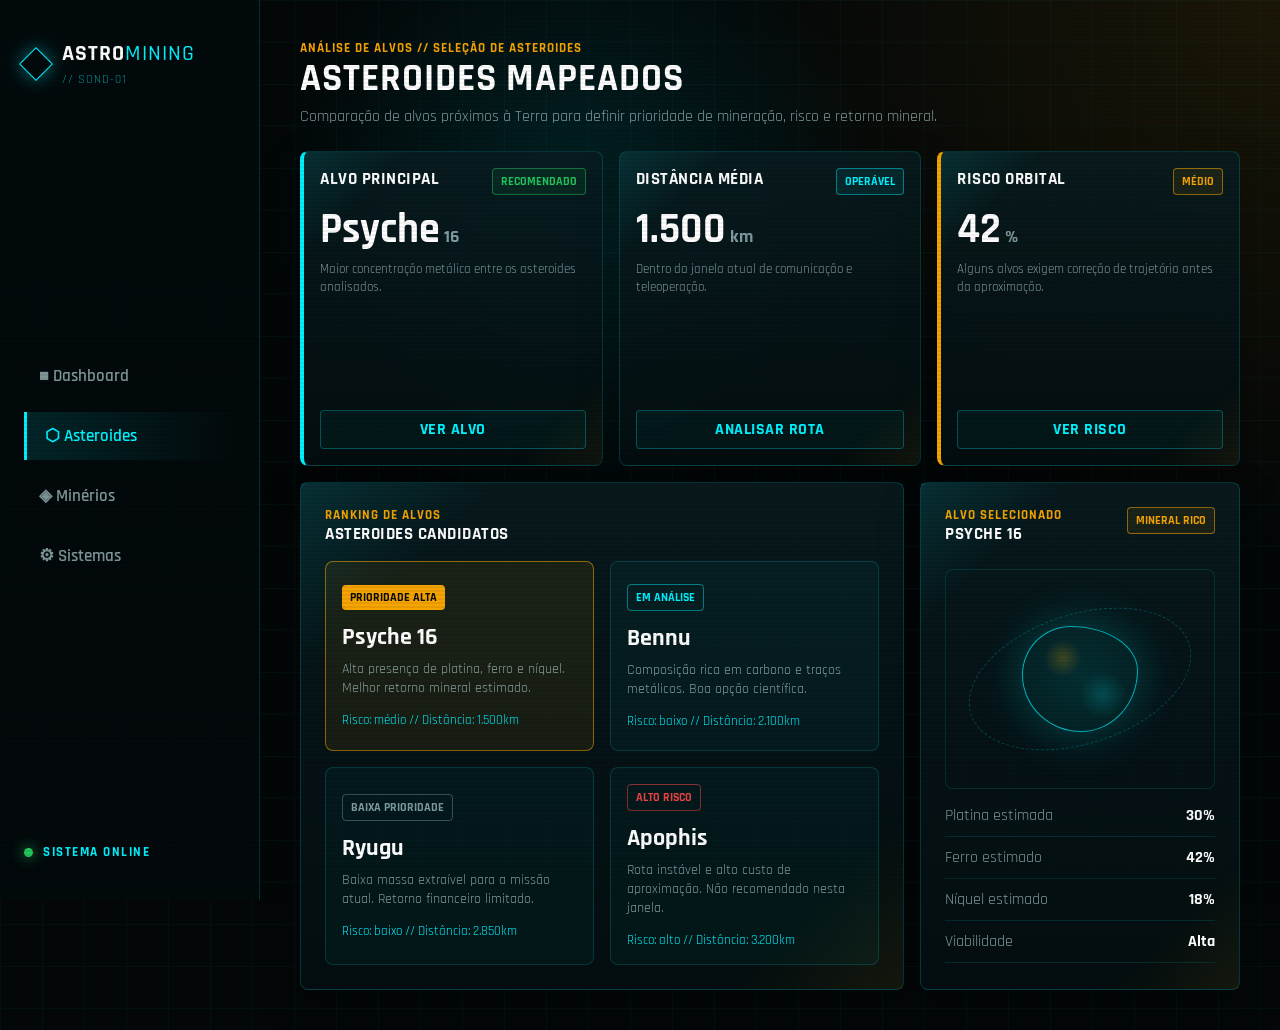
==== asteroides.html @ b44aee10 "Entrega FED: interface da missao AstroMining OS (HTML + CSS) - 4 telas: dashboard, asteroides, miner" ====
<!DOCTYPE html>
<html lang="pt-BR">
<head>
    <meta charset="UTF-8">
    <meta name="viewport" content="width=device-width, initial-scale=1.0">
    <title>AstroMining OS - Asteroides</title>
    <link rel="stylesheet" href="css/style.css">
</head>
<body>
    <div class="scanlines" aria-hidden="true"></div>

    <div class="app-shell">
        <aside class="sidebar" aria-label="Menu de controle da missão">
            <div class="brand">
                <div class="brand-mark" aria-hidden="true"></div>
                <div>
                    <strong>ASTRO</strong><span>MINING</span>
                    <small>// SOND-01</small>
                </div>
            </div>

            <nav class="nav-links" aria-label="Navegação principal">
                <a href="index.html"><span aria-hidden="true">■</span> Dashboard</a>
                <a href="asteroides.html" class="active" aria-current="page"><span aria-hidden="true">⬡</span> Asteroides</a>
                <a href="minerios.html"><span aria-hidden="true">◈</span> Minérios</a>
                <a href="sistemas.html"><span aria-hidden="true">⚙</span> Sistemas</a>
            </nav>

            <div class="sidebar-status" role="status">
                <span class="pulse-dot" aria-hidden="true"></span>
                SISTEMA ONLINE
            </div>
        </aside>

        <main class="main-panel">
            <header class="page-header">
                <p class="eyebrow">Análise de Alvos // Seleção de Asteroides</p>
                <h1>Asteroides Mapeados</h1>
                <p class="subtitle">Comparação de alvos próximos à Terra para definir prioridade de mineração, risco e retorno mineral.</p>
            </header>

            <section class="overview-grid" aria-label="Resumo dos asteroides">
                <article class="metric-card safe">
                    <div class="metric-top">
                        <h2>Alvo Principal</h2>
                        <span class="state-badge ok">Recomendado</span>
                    </div>
                    <div class="metric-value">Psyche<span>16</span></div>
                    <p>Maior concentração metálica entre os asteroides analisados.</p>
                    <button type="button" class="card-action" data-action="target-psyche">Ver alvo</button>
                </article>

                <article class="metric-card">
                    <div class="metric-top">
                        <h2>Distância Média</h2>
                        <span class="state-badge neutral">Operável</span>
                    </div>
                    <div class="metric-value">1.500<span>km</span></div>
                    <p>Dentro da janela atual de comunicação e teleoperação.</p>
                    <button type="button" class="card-action" data-action="distance-analysis">Analisar rota</button>
                </article>

                <article class="metric-card warning">
                    <div class="metric-top">
                        <h2>Risco Orbital</h2>
                        <span class="state-badge attention">Médio</span>
                    </div>
                    <div class="metric-value">42<span>%</span></div>
                    <p>Alguns alvos exigem correção de trajetória antes da aproximação.</p>
                    <button type="button" class="card-action" data-action="risk-analysis">Ver risco</button>
                </article>
            </section>

            <section class="page-grid page-grid-wide">
                <section class="panel target-list-panel" aria-labelledby="lista-asteroides">
                    <div class="panel-heading">
                        <div>
                            <p class="panel-kicker">Ranking de Alvos</p>
                            <h2 id="lista-asteroides">Asteroides Candidatos</h2>
                        </div>
                    </div>

                    <div class="target-grid">
                        <button type="button" class="target-card selected" data-action="select-psyche">
                            <span class="target-status high">Prioridade Alta</span>
                            <strong>Psyche 16</strong>
                            <p>Alta presença de platina, ferro e níquel. Melhor retorno mineral estimado.</p>
                            <small>Risco: médio // Distância: 1.500km</small>
                        </button>

                        <button type="button" class="target-card" data-action="select-bennu">
                            <span class="target-status medium">Em Análise</span>
                            <strong>Bennu</strong>
                            <p>Composição rica em carbono e traços metálicos. Boa opção científica.</p>
                            <small>Risco: baixo // Distância: 2.100km</small>
                        </button>

                        <button type="button" class="target-card" data-action="select-ryugu">
                            <span class="target-status low">Baixa Prioridade</span>
                            <strong>Ryugu</strong>
                            <p>Baixa massa extraível para a missão atual. Retorno financeiro limitado.</p>
                            <small>Risco: baixo // Distância: 2.850km</small>
                        </button>

                        <button type="button" class="target-card danger" data-action="select-apophis">
                            <span class="target-status danger">Alto Risco</span>
                            <strong>Apophis</strong>
                            <p>Rota instável e alto custo de aproximação. Não recomendado nesta janela.</p>
                            <small>Risco: alto // Distância: 3.200km</small>
                        </button>
                    </div>
                </section>

                <aside class="panel target-detail-panel" aria-labelledby="alvo-selecionado">
                    <div class="panel-heading">
                        <div>
                            <p class="panel-kicker">Alvo Selecionado</p>
                            <h2 id="alvo-selecionado">Psyche 16</h2>
                        </div>
                        <span class="state-badge attention">Mineral Rico</span>
                    </div>

                    <div class="asteroid-preview" aria-hidden="true">
                        <div class="asteroid"></div>
                        <div class="orbit orbit-one"></div>
                    </div>

                    <ul class="spec-list">
                        <li><span>Platina estimada</span><strong>30%</strong></li>
                        <li><span>Ferro estimado</span><strong>42%</strong></li>
                        <li><span>Níquel estimado</span><strong>18%</strong></li>
                        <li><span>Viabilidade</span><strong>Alta</strong></li>
                    </ul>
                </aside>
            </section>
        </main>
    </div>
</body>
</html>
---- css/style.css ----
@import url('https://fonts.googleapis.com/css2?family=Rajdhani:wght@400;500;600;700&display=swap');

:root {
    --bg: #030708;
    --bg-soft: #061113;
    --panel: rgba(5, 18, 21, 0.82);
    --panel-strong: rgba(7, 24, 28, 0.94);
    --cyan: #00f2fe;
    --cyan-soft: rgba(0, 242, 254, 0.16);
    --gold: #f5a400;
    --gold-soft: rgba(245, 164, 0, 0.18);
    --green: #22c55e;
    --red: #ef4444;
    --text: #d7fbff;
    --muted: rgba(215, 251, 255, 0.58);
    --border: rgba(0, 242, 254, 0.18);
    --border-gold: rgba(245, 164, 0, 0.38);
    --radius: 8px;
    --font: 'Rajdhani', sans-serif;
    --space-xs: 6px;
    --space-sm: 10px;
    --space-md: 16px;
    --space-lg: 24px;
    --space-xl: 40px;
}

* {
    margin: 0;
    padding: 0;
    box-sizing: border-box;
}

body {
    min-height: 100vh;
    color: var(--text);
    font-family: var(--font);
    background:
        linear-gradient(rgba(0, 242, 254, 0.035) 1px, transparent 1px),
        linear-gradient(90deg, rgba(0, 242, 254, 0.035) 1px, transparent 1px),
        radial-gradient(circle at top right, rgba(245, 164, 0, 0.1), transparent 34%),
        radial-gradient(circle at 45% 20%, rgba(0, 242, 254, 0.12), transparent 28%),
        var(--bg);
    background-size: 42px 42px, 42px 42px, auto, auto, auto;
    overflow-x: hidden;
}

button {
    font: inherit;
}

button:not(.btn-command) {
    cursor: pointer;
}

.scanlines {
    position: fixed;
    inset: 0;
    pointer-events: none;
    z-index: 20;
    opacity: 0.18;
    background: linear-gradient(rgba(255, 255, 255, 0) 50%, rgba(0, 0, 0, 0.32) 50%);
    background-size: 100% 4px;
}

.app-shell {
    display: grid;
    grid-template-columns: 260px minmax(0, 1fr);
    min-height: 100vh;
}

.sidebar {
    position: sticky;
    top: 0;
    height: 100vh;
    padding: var(--space-xl) var(--space-lg);
    background: linear-gradient(180deg, rgba(3, 10, 12, 0.98), rgba(3, 10, 12, 0.86));
    border-right: 1px solid var(--border);
    display: flex;
    flex-direction: column;
    justify-content: space-between;
}

.brand {
    display: flex;
    align-items: center;
    gap: 14px;
}

.brand-mark {
    width: 24px;
    height: 24px;
    border: 1px solid var(--cyan);
    transform: rotate(45deg);
    box-shadow: 0 0 18px rgba(0, 242, 254, 0.45);
}

.brand strong,
.brand span {
    font-size: 22px;
    letter-spacing: 1px;
}

.brand strong {
    color: #fff;
}

.brand span {
    color: var(--cyan);
    font-weight: 500;
}

.brand small {
    display: block;
    margin-top: 4px;
    color: rgba(0, 242, 254, 0.58);
    font-size: 12px;
    letter-spacing: 1px;
}

.nav-links {
    display: grid;
    gap: 12px;
}

.nav-links a {
    color: var(--muted);
    text-decoration: none;
    font-size: 17px;
    font-weight: 600;
    padding: 13px 12px;
    border-left: 3px solid transparent;
    background: transparent;
    transition: 0.2s ease;
}

.nav-links a:hover,
.nav-links a.active {
    color: var(--cyan);
    border-left-color: var(--cyan);
    background: linear-gradient(90deg, rgba(0, 242, 254, 0.12), transparent);
    padding-left: 18px;
}

.nav-links a:focus,
.btn-command:focus,
button:focus {
    outline: 2px dashed var(--gold);
    outline-offset: 4px;
}

.sidebar-status {
    display: flex;
    align-items: center;
    gap: 10px;
    color: var(--cyan);
    font-size: 13px;
    font-weight: 700;
    letter-spacing: 1.5px;
}

.pulse-dot {
    width: 9px;
    height: 9px;
    background: var(--green);
    border-radius: 50%;
    box-shadow: 0 0 14px var(--green);
}

.main-panel {
    padding: var(--space-xl);
    min-width: 0;
}

.mission-header {
    display: grid;
    grid-template-columns: minmax(0, 1fr) minmax(420px, 0.9fr);
    gap: var(--space-lg);
    align-items: end;
    margin-bottom: var(--space-lg);
}

.eyebrow,
.panel-kicker {
    color: var(--gold);
    font-size: 13px;
    font-weight: 700;
    letter-spacing: 1px;
    text-transform: uppercase;
}

h1 {
    margin-top: 4px;
    color: #fff;
    font-size: clamp(28px, 3vw, 44px);
    line-height: 1;
    letter-spacing: 1px;
    text-transform: uppercase;
}

.subtitle {
    margin-top: 8px;
    color: var(--muted);
    font-size: 16px;
    max-width: 720px;
}

.mission-strip {
    display: grid;
    grid-template-columns: repeat(4, 1fr);
    border: 1px solid var(--border);
    background: rgba(5, 18, 21, 0.62);
    border-radius: var(--radius);
    overflow: hidden;
}

.mission-strip button {
    border: 0;
    border-right: 1px solid rgba(0, 242, 254, 0.12);
    padding: 14px;
    background: transparent;
    color: inherit;
    text-align: left;
}

.mission-strip button:last-child {
    border-right: 0;
}

.mission-strip button:hover,
.mission-strip button:focus {
    background: rgba(0, 242, 254, 0.08);
}

.mission-strip span,
.map-data span,
.mini-system span {
    display: block;
    color: var(--muted);
    font-size: 12px;
    text-transform: uppercase;
    letter-spacing: 0.7px;
}

.mission-strip strong,
.map-data strong,
.mini-system strong {
    display: block;
    margin-top: 4px;
    color: #fff;
    font-size: 17px;
}

.mission-strip .warning strong {
    color: var(--gold);
}

.kpi-grid {
    display: grid;
    grid-template-columns: repeat(4, 1fr);
    gap: var(--space-md);
    margin-bottom: var(--space-md);
}

.metric-card,
.panel {
    position: relative;
    background: linear-gradient(180deg, rgba(9, 28, 32, 0.9), rgba(4, 14, 16, 0.84));
    border: 1px solid var(--border);
    border-radius: var(--radius);
    box-shadow: 0 16px 40px rgba(0, 0, 0, 0.28);
}

.metric-card {
    padding: var(--space-md);
    overflow: hidden;
    display: flex;
    flex-direction: column;
    min-height: 315px;
}

.metric-card::before,
.panel::before {
    content: "";
    position: absolute;
    inset: 0;
    pointer-events: none;
    background:
        linear-gradient(135deg, rgba(0, 242, 254, 0.18), transparent 18%),
        linear-gradient(315deg, rgba(245, 164, 0, 0.12), transparent 16%);
    opacity: 0.6;
}

.metric-card.safe {
    border-left: 4px solid var(--cyan);
}

.metric-card.warning {
    border-left: 4px solid var(--gold);
}

.metric-top,
.panel-heading {
    position: relative;
    display: flex;
    justify-content: space-between;
    gap: var(--space-md);
    align-items: flex-start;
}

.metric-top h2,
.panel-heading h2 {
    color: #fff;
    font-size: 17px;
    text-transform: uppercase;
    letter-spacing: 0.5px;
}

.state-badge,
.status-pill {
    display: inline-flex;
    align-items: center;
    white-space: nowrap;
    border-radius: 4px;
    padding: 5px 8px;
    font-size: 12px;
    font-weight: 700;
    text-transform: uppercase;
}

.state-badge.ok,
.status-pill.ok {
    color: var(--green);
    border: 1px solid rgba(34, 197, 94, 0.48);
    background: rgba(34, 197, 94, 0.08);
}

.state-badge.neutral {
    color: var(--cyan);
    border: 1px solid rgba(0, 242, 254, 0.45);
    background: rgba(0, 242, 254, 0.07);
}

.state-badge.attention,
.status-pill.attention {
    color: var(--gold);
    border: 1px solid rgba(245, 164, 0, 0.55);
    background: rgba(245, 164, 0, 0.08);
}

.badge-button {
    border: 1px solid currentColor;
    background: transparent;
}

.badge-button:hover,
.badge-button:focus {
    filter: brightness(1.2);
}

.metric-value {
    position: relative;
    margin-top: 14px;
    color: #fff;
    font-size: 42px;
    font-weight: 700;
    line-height: 1;
}

.metric-value span {
    margin-left: 4px;
    color: var(--muted);
    font-size: 18px;
}

.metric-card p {
    position: relative;
    margin-top: 10px;
    color: var(--muted);
    font-size: 13px;
    line-height: 1.35;
    min-height: 38px;
}

.card-action {
    position: relative;
    margin-top: auto;
    width: 100%;
    border: 1px solid rgba(0, 242, 254, 0.28);
    border-radius: 4px;
    background: rgba(0, 242, 254, 0.04);
    color: var(--cyan);
    padding: 8px 10px;
    font-weight: 700;
    text-transform: uppercase;
    letter-spacing: 0.5px;
}

.card-action:hover,
.card-action:focus {
    background: rgba(0, 242, 254, 0.12);
}

.meter {
    position: relative;
    margin-top: 13px;
    height: 7px;
    overflow: hidden;
    border-radius: 999px;
    background: rgba(0, 242, 254, 0.1);
}

.meter-fill {
    display: block;
    height: 100%;
    background: var(--cyan);
    box-shadow: 0 0 14px var(--cyan);
}

.meter.gold .meter-fill {
    background: var(--gold);
    box-shadow: 0 0 14px var(--gold);
}

.fill-100 { width: 100%; }
.fill-92 { width: 92%; }
.fill-72 { width: 72%; }
.fill-35 { width: 35%; }

.dashboard-grid {
    display: grid;
    grid-template-columns: minmax(0, 1.55fr) minmax(300px, 0.7fr);
    grid-template-areas:
        "map decision"
        "minerals systems";
    gap: var(--space-md);
}

.tactical-map {
    grid-area: map;
    min-height: 430px;
    padding: var(--space-lg);
    overflow: hidden;
}

.decision-panel {
    grid-area: decision;
    padding: var(--space-lg);
}

.minerals-panel {
    grid-area: minerals;
    padding: var(--space-lg);
}

.systems-panel {
    grid-area: systems;
    padding: var(--space-lg);
    display: grid;
    gap: var(--space-md);
}

.map-stage {
    position: relative;
    min-height: 265px;
    margin-top: var(--space-md);
    border: 1px solid rgba(0, 242, 254, 0.1);
    border-radius: var(--radius);
    background:
        linear-gradient(rgba(0, 242, 254, 0.04) 1px, transparent 1px),
        linear-gradient(90deg, rgba(0, 242, 254, 0.04) 1px, transparent 1px),
        radial-gradient(circle at center, rgba(0, 242, 254, 0.08), transparent 55%);
    background-size: 28px 28px, 28px 28px, auto;
    overflow: hidden;
}

.orbit,
.asteroid,
.scan-axis {
    position: absolute;
}

.orbit {
    border: 1px dashed rgba(0, 242, 254, 0.24);
    border-radius: 50%;
    left: 50%;
    top: 50%;
    transform: translate(-50%, -50%) rotate(-18deg);
}

.orbit-one {
    width: 230px;
    height: 130px;
}

.orbit-two {
    width: 310px;
    height: 180px;
}

.asteroid {
    width: 116px;
    height: 106px;
    left: calc(50% - 58px);
    top: calc(50% - 53px);
    border-radius: 42% 58% 49% 51% / 46% 42% 58% 54%;
    border: 1px solid rgba(0, 242, 254, 0.7);
    background:
        radial-gradient(circle at 35% 30%, rgba(245, 164, 0, 0.24), transparent 18%),
        radial-gradient(circle at 70% 65%, rgba(0, 242, 254, 0.18), transparent 22%),
        rgba(0, 242, 254, 0.035);
    box-shadow: 0 0 34px rgba(0, 242, 254, 0.16);
    animation: asteroidSpin 34s linear infinite;
}

.scan-axis {
    width: 360px;
    height: 1px;
    left: calc(50% - 180px);
    top: 50%;
    background: rgba(245, 164, 0, 0.45);
    transform: rotate(-22deg);
}

.mineral-pin {
    position: absolute;
    width: 12px;
    height: 12px;
    border: 0;
    border-radius: 50%;
    background: var(--gold);
    box-shadow: 0 0 14px var(--gold);
}

.mineral-pin:hover,
.mineral-pin:focus {
    transform: scale(1.35);
    outline: 2px solid #fff;
    outline-offset: 3px;
}

.pin-one {
    left: 47%;
    top: 41%;
}

.pin-two {
    left: 54%;
    top: 57%;
    background: var(--cyan);
    box-shadow: 0 0 14px var(--cyan);
}

.pin-three {
    left: 51%;
    top: 49%;
    background: #fff;
    box-shadow: 0 0 14px #fff;
}

.map-data {
    position: relative;
    display: grid;
    grid-template-columns: repeat(4, 1fr);
    gap: var(--space-sm);
    margin-top: var(--space-md);
}

.map-data button,
.mini-system {
    border: 1px solid rgba(0, 242, 254, 0.13);
    border-radius: 6px;
    padding: 12px;
    background: rgba(0, 242, 254, 0.035);
    color: inherit;
    text-align: left;
}

.map-data button:hover,
.map-data button:focus,
.mini-system:hover,
.mini-system:focus {
    background: rgba(0, 242, 254, 0.1);
    border-color: rgba(0, 242, 254, 0.38);
}

.decision-callout {
    position: relative;
    display: block;
    width: 100%;
    margin: var(--space-md) 0;
    padding: var(--space-md);
    border: 1px solid var(--border-gold);
    border-radius: var(--radius);
    background: var(--gold-soft);
    text-align: left;
    color: inherit;
}

.decision-callout:hover,
.decision-callout:focus {
    background: rgba(245, 164, 0, 0.24);
}

.decision-callout span {
    color: var(--gold);
    font-size: 12px;
    text-transform: uppercase;
    font-weight: 700;
}

.decision-callout strong {
    display: block;
    margin-top: 4px;
    color: #fff;
    font-size: 24px;
    line-height: 1;
}

.decision-callout p {
    margin-top: 8px;
    color: var(--muted);
    font-size: 14px;
    line-height: 1.35;
}

.alert-list {
    position: relative;
    display: grid;
    gap: 10px;
    list-style: none;
}

.alert-item {
    border-radius: 6px;
    background: rgba(215, 251, 255, 0.035);
    border: 1px solid rgba(215, 251, 255, 0.12);
    overflow: hidden;
}

.alert-item.attention {
    border-left: 4px solid var(--gold);
}

.alert-item.ok {
    border-left: 4px solid var(--green);
}

.alert-item button {
    width: 100%;
    padding: 12px;
    border: 0;
    background: transparent;
    color: inherit;
    text-align: left;
}

.alert-item button:hover,
.alert-item button:focus {
    background: rgba(255, 255, 255, 0.05);
}

.alert-item strong {
    display: block;
    color: #fff;
    font-size: 15px;
}

.alert-item span {
    display: block;
    margin-top: 3px;
    color: var(--muted);
    font-size: 13px;
}

.table-wrapper {
    position: relative;
    margin-top: var(--space-md);
    overflow-x: auto;
}

.minerals-table {
    width: 100%;
    min-width: 580px;
    border-collapse: collapse;
}

.minerals-table caption {
    text-align: left;
    color: var(--muted);
    font-size: 13px;
    margin-bottom: 10px;
}

.minerals-table th,
.minerals-table td {
    padding: 13px 10px;
    border-bottom: 1px solid rgba(0, 242, 254, 0.13);
    text-align: left;
    font-size: 14px;
}

.minerals-table th {
    color: var(--gold);
    text-transform: uppercase;
    letter-spacing: 0.5px;
}

.minerals-table td {
    color: var(--text);
}

.status-pill {
    border: 0;
    cursor: pointer;
}

.status-pill:hover,
.status-pill:focus {
    filter: brightness(1.15);
    transform: translateY(-1px);
}

.status-pill.high {
    color: #060a0b;
    background: var(--gold);
}

.command-footer {
    margin-top: var(--space-md);
    padding: var(--space-md) var(--space-lg);
    border: 1px solid var(--border);
    border-radius: var(--radius);
    background: rgba(5, 18, 21, 0.78);
    display: flex;
    align-items: center;
    justify-content: space-between;
    gap: var(--space-md);
}

.command-footer span {
    display: block;
    color: var(--cyan);
    font-size: 12px;
    font-weight: 700;
    letter-spacing: 1px;
    text-transform: uppercase;
}

.command-footer strong {
    display: block;
    margin-top: 4px;
    color: var(--muted);
    font-size: 14px;
}

.btn-command {
    min-width: 220px;
    border: 1px solid var(--gold);
    border-radius: 4px;
    background: transparent;
    color: var(--gold);
    font-family: var(--font);
    font-size: 15px;
    font-weight: 700;
    padding: 12px 18px;
    text-transform: uppercase;
    cursor: pointer;
    transition: 0.2s ease;
}

.btn-command:hover {
    color: #060a0b;
    background: var(--gold);
    box-shadow: 0 0 26px rgba(245, 164, 0, 0.35);
}

@keyframes asteroidSpin {
    from {
        transform: rotate(0deg);
    }

    to {
        transform: rotate(360deg);
    }
}

@media (max-width: 1180px) {
    .mission-header {
        grid-template-columns: 1fr;
    }

    .kpi-grid {
        grid-template-columns: repeat(2, 1fr);
    }

    .dashboard-grid {
        grid-template-columns: 1fr;
        grid-template-areas:
            "map"
            "decision"
            "minerals"
            "systems";
    }

    .systems-panel {
        grid-template-columns: repeat(3, 1fr);
    }
}

@media (max-width: 820px) {
    .app-shell {
        grid-template-columns: 1fr;
    }

    .sidebar {
        position: static;
        height: auto;
        padding: var(--space-md);
        gap: var(--space-md);
    }

    .brand {
        justify-content: center;
    }

    .nav-links {
        grid-template-columns: repeat(4, 1fr);
        gap: 8px;
    }

    .nav-links a {
        text-align: center;
        padding: 10px 6px;
        border-left: 0;
        border-bottom: 3px solid transparent;
        font-size: 14px;
    }

    .nav-links a:hover,
    .nav-links a.active {
        padding-left: 6px;
        border-left: 0;
        border-bottom-color: var(--cyan);
        background: rgba(0, 242, 254, 0.08);
    }

    .sidebar-status {
        justify-content: center;
    }

    .main-panel {
        padding: var(--space-md);
    }

    .mission-strip {
        grid-template-columns: repeat(2, 1fr);
    }

    .mission-strip button {
        border-bottom: 1px solid rgba(0, 242, 254, 0.12);
    }

    .map-data,
    .systems-panel {
        grid-template-columns: repeat(2, 1fr);
    }

    .command-footer {
        align-items: stretch;
        flex-direction: column;
    }

    .btn-command {
        width: 100%;
    }
}

@media (max-width: 540px) {
    .kpi-grid,
    .mission-strip,
    .map-data,
    .systems-panel {
        grid-template-columns: 1fr;
    }

    .nav-links {
        grid-template-columns: repeat(2, 1fr);
    }

    .metric-value {
        font-size: 36px;
    }

    .tactical-map,
    .decision-panel,
    .minerals-panel,
    .systems-panel {
        padding: var(--space-md);
    }

    .map-stage {
        min-height: 230px;
    }

    .orbit-one {
        width: 190px;
        height: 110px;
    }

    .orbit-two {
        width: 245px;
        height: 150px;
    }

    .scan-axis {
        width: 260px;
        left: calc(50% - 130px);
    }

    .minerals-table {
        min-width: 520px;
    }
}


.page-header {
    margin-bottom: var(--space-lg);
}

.overview-grid {
    display: grid;
    grid-template-columns: repeat(3, 1fr);
    gap: var(--space-md);
    margin-bottom: var(--space-md);
}

.page-grid {
    display: grid;
    grid-template-columns: minmax(0, 1.3fr) minmax(300px, 0.7fr);
    gap: var(--space-md);
}

.page-grid-wide {
    grid-template-columns: minmax(0, 1.4fr) minmax(320px, 0.6fr);
}

.full-panel,
.target-list-panel,
.target-detail-panel {
    padding: var(--space-lg);
}

.target-grid {
    position: relative;
    display: grid;
    grid-template-columns: repeat(2, 1fr);
    gap: var(--space-md);
    margin-top: var(--space-md);
}

.target-card {
    min-height: 190px;
    border: 1px solid rgba(0, 242, 254, 0.16);
    border-radius: var(--radius);
    background: rgba(0, 242, 254, 0.035);
    color: inherit;
    padding: var(--space-md);
    text-align: left;
}

.target-card:hover,
.target-card:focus,
.target-card.selected {
    border-color: rgba(245, 164, 0, 0.55);
    background: rgba(245, 164, 0, 0.08);
}

.target-card strong {
    display: block;
    margin-top: 12px;
    color: #fff;
    font-size: 24px;
}

.target-card p {
    margin-top: 8px;
    color: var(--muted);
    font-size: 14px;
    line-height: 1.35;
}

.target-card small {
    display: block;
    margin-top: 14px;
    color: var(--cyan);
    font-size: 13px;
}

.target-status {
    display: inline-flex;
    border-radius: 4px;
    padding: 5px 8px;
    font-size: 12px;
    font-weight: 700;
    text-transform: uppercase;
}

.target-status.high {
    color: #060a0b;
    background: var(--gold);
}

.target-status.medium {
    color: var(--cyan);
    border: 1px solid rgba(0, 242, 254, 0.45);
}

.target-status.low {
    color: var(--muted);
    border: 1px solid rgba(215, 251, 255, 0.25);
}

.target-status.danger {
    color: var(--red);
    border: 1px solid rgba(239, 68, 68, 0.55);
}

.asteroid-preview {
    position: relative;
    height: 220px;
    margin-top: var(--space-lg);
    border: 1px solid rgba(0, 242, 254, 0.12);
    border-radius: var(--radius);
    background: radial-gradient(circle at center, rgba(0, 242, 254, 0.09), transparent 60%);
    overflow: hidden;
}

.asteroid-preview .asteroid {
    left: calc(50% - 58px);
    top: calc(50% - 53px);
}

.asteroid-preview .orbit {
    left: 50%;
    top: 50%;
}

.spec-list {
    position: relative;
    list-style: none;
    display: grid;
    gap: 10px;
    margin-top: var(--space-md);
}

.spec-list li {
    display: flex;
    justify-content: space-between;
    gap: var(--space-md);
    border-bottom: 1px solid rgba(0, 242, 254, 0.12);
    padding-bottom: 10px;
}

.spec-list span {
    color: var(--muted);
}

.spec-list strong {
    color: #fff;
}

.system-health-grid {
    display: grid;
    grid-template-columns: repeat(4, 1fr);
    gap: var(--space-md);
    margin-bottom: var(--space-md);
}

.system-card {
    position: relative;
    min-height: 240px;
    display: flex;
    flex-direction: column;
    border: 1px solid var(--border);
    border-radius: var(--radius);
    background: linear-gradient(180deg, rgba(9, 28, 32, 0.9), rgba(4, 14, 16, 0.84));
    padding: var(--space-md);
}

.system-card.ok {
    border-left: 4px solid var(--green);
}

.system-card.attention {
    border-left: 4px solid var(--gold);
}

.system-card h2 {
    color: #fff;
    font-size: 18px;
    text-transform: uppercase;
}

.system-card strong {
    display: block;
    margin-top: 18px;
    color: #fff;
    font-size: 42px;
    line-height: 1;
}

.system-card p {
    margin-top: 12px;
    color: var(--muted);
    font-size: 14px;
    line-height: 1.35;
    min-height: 40px;
}

.log-list {
    position: relative;
    list-style: none;
    display: grid;
    gap: 12px;
    margin-top: var(--space-md);
}

.log-list li {
    border-left: 4px solid var(--cyan);
    border-radius: 6px;
    background: rgba(0, 242, 254, 0.04);
    padding: 12px;
}

.log-list span {
    color: var(--gold);
    font-size: 12px;
    font-weight: 700;
}

.log-list strong {
    display: block;
    margin-top: 4px;
    color: #fff;
    font-size: 16px;
}

.log-list p {
    margin-top: 3px;
    color: var(--muted);
    font-size: 14px;
}

@media (max-width: 1180px) {
    .overview-grid,
    .system-health-grid {
        grid-template-columns: repeat(2, 1fr);
    }

    .page-grid,
    .page-grid-wide {
        grid-template-columns: 1fr;
    }
}

@media (max-width: 820px) {
    .target-grid {
        grid-template-columns: 1fr;
    }
}

@media (max-width: 540px) {
    .overview-grid,
    .system-health-grid {
        grid-template-columns: 1fr;
    }

    .system-card {
        min-height: auto;
    }
}
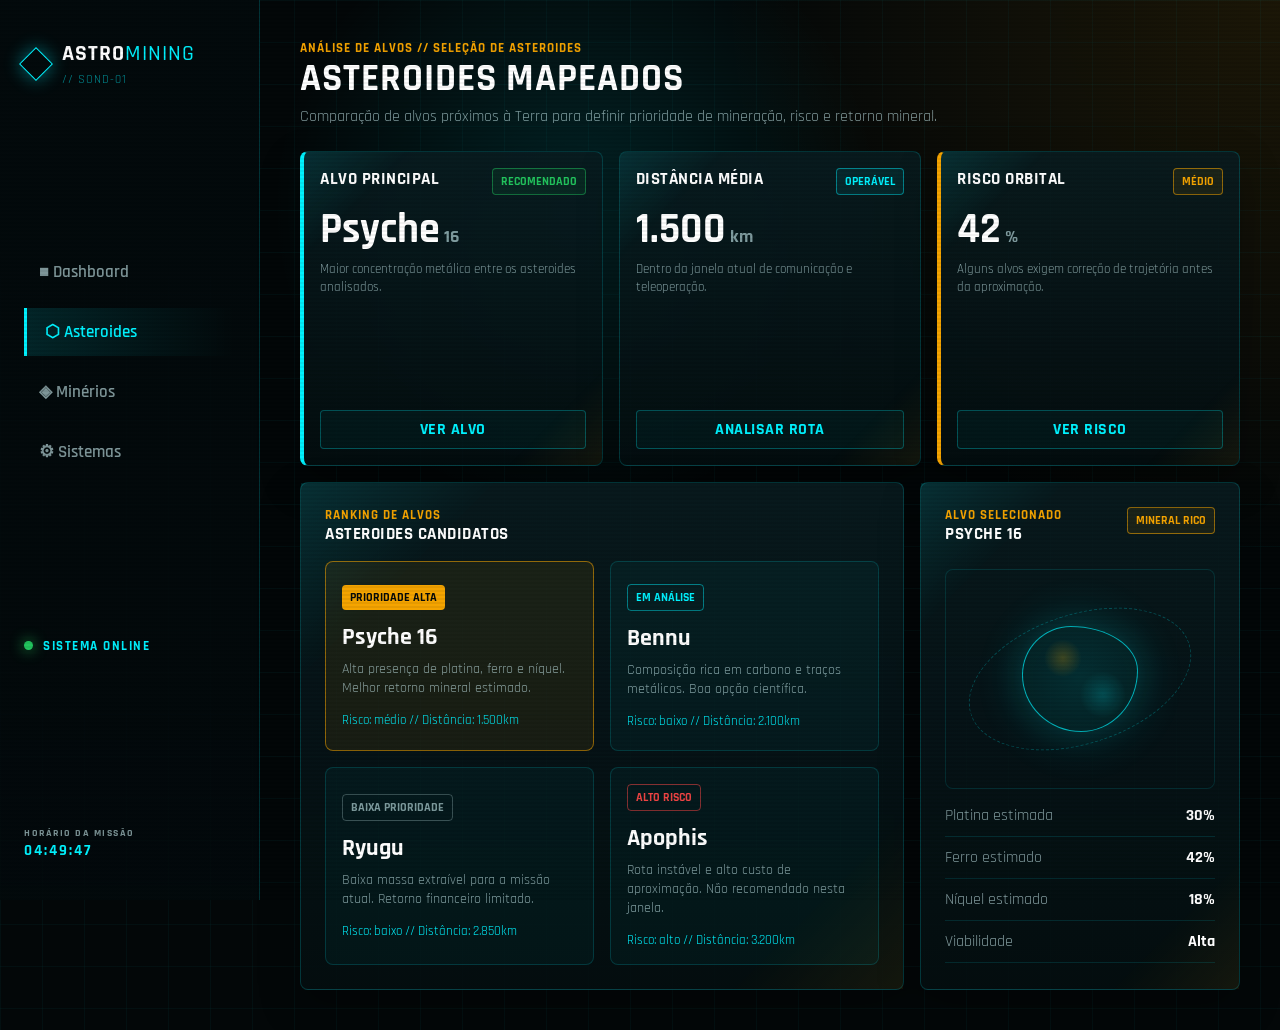
==== commit 521ec745: "WD: adiciona interatividade em JavaScript - DOM/Eventos: simulacao de perfuracao, selecao de alvo, o" ====
--- a/asteroides.html
+++ b/asteroides.html
@@ -5,6 +5,7 @@
     <meta name="viewport" content="width=device-width, initial-scale=1.0">
     <title>AstroMining OS - Asteroides</title>
     <link rel="stylesheet" href="css/style.css">
+    <link rel="stylesheet" href="css/interactive.css">
 </head>
 <body>
     <div class="scanlines" aria-hidden="true"></div>
@@ -135,5 +136,9 @@
             </section>
         </main>
     </div>
+
+    <!-- Web Development (WD): scripts de interatividade -->
+    <script src="js/ui.js"></script>
+    <script src="js/asteroides.js"></script>
 </body>
 </html>
--- a/css/interactive.css
+++ b/css/interactive.css
@@ -0,0 +1,153 @@
+/* ============================================================
+   interactive.css — Estados visuais controlados via JavaScript
+   Disciplina: Web Development (WD) — AstroMining OS
+   (Carregado DEPOIS de style.css, então pode sobrescrever quando preciso)
+   ============================================================ */
+
+/* ---------- Notificações (toasts) ---------- */
+.toast-layer {
+    position: fixed;
+    top: 18px;
+    right: 18px;
+    z-index: 9999;
+    display: flex;
+    flex-direction: column;
+    gap: 10px;
+    max-width: 330px;
+}
+
+.toast {
+    padding: 12px 14px;
+    border-radius: 8px;
+    font-family: var(--font);
+    font-size: 14px;
+    font-weight: 600;
+    color: var(--text);
+    background: var(--panel-strong);
+    border: 1px solid var(--border);
+    border-left: 4px solid var(--cyan);
+    box-shadow: 0 12px 30px rgba(0, 0, 0, 0.45);
+    animation: toastIn 0.25s ease;
+}
+
+.toast-info    { border-left-color: var(--cyan); }
+.toast-success { border-left-color: var(--green); }
+.toast-warning { border-left-color: var(--gold); }
+.toast-danger  { border-left-color: var(--red); }
+
+.toast-out {
+    opacity: 0;
+    transform: translateX(20px);
+    transition: 0.3s ease;
+}
+
+@keyframes toastIn {
+    from { opacity: 0; transform: translateX(20px); }
+    to   { opacity: 1; transform: none; }
+}
+
+/* ---------- Estado de perigo (cartões, selos e medidores) ---------- */
+.metric-card.danger,
+.system-card.danger {
+    border-left: 4px solid var(--red);
+}
+
+.state-badge.danger,
+.status-pill.danger {
+    color: var(--red);
+    border: 1px solid rgba(239, 68, 68, 0.55);
+    background: rgba(239, 68, 68, 0.10);
+}
+
+.meter.danger .meter-fill {
+    background: var(--red);
+    box-shadow: 0 0 14px var(--red);
+}
+
+/* ---------- Recomendação (decision-callout) muda de cor por estado ---------- */
+.decision-callout.state-safe {
+    border-color: rgba(34, 197, 94, 0.45);
+    background: rgba(34, 197, 94, 0.10);
+}
+.decision-callout.state-attention {
+    border-color: var(--border-gold);
+    background: var(--gold-soft);
+}
+.decision-callout.state-danger {
+    border-color: rgba(239, 68, 68, 0.50);
+    background: rgba(239, 68, 68, 0.12);
+}
+.decision-callout.state-safe span   { color: var(--green); }
+.decision-callout.state-danger span { color: var(--red); }
+
+/* ---------- Piscar para chamar atenção em alertas críticos ---------- */
+.blink { animation: blink 1s steps(2, start) infinite; }
+@keyframes blink { 50% { opacity: 0.45; } }
+
+/* ---------- Destaque de linha de tabela selecionada ---------- */
+.row-highlight { background: rgba(245, 164, 0, 0.12); }
+
+/* ---------- Relógio de missão injetado na barra lateral ---------- */
+.mission-clock {
+    margin-top: 12px;
+    color: var(--cyan);
+    font-size: 15px;
+    font-weight: 700;
+    letter-spacing: 2px;
+}
+.mission-clock span {
+    display: block;
+    color: var(--muted);
+    font-size: 10px;
+    letter-spacing: 1.5px;
+    margin-bottom: 2px;
+}
+
+/* ---------- Controles injetados via JS (ex.: simular falha) ---------- */
+.js-controls {
+    display: flex;
+    flex-wrap: wrap;
+    gap: 10px;
+    margin: 0 0 var(--space-md);
+}
+.js-controls button {
+    font-family: var(--font);
+    font-weight: 700;
+    text-transform: uppercase;
+    letter-spacing: 0.5px;
+    font-size: 13px;
+    padding: 10px 14px;
+    border-radius: 4px;
+    cursor: pointer;
+    border: 1px solid var(--cyan);
+    background: rgba(0, 242, 254, 0.06);
+    color: var(--cyan);
+    transition: 0.2s ease;
+}
+.js-controls button:hover { background: rgba(0, 242, 254, 0.14); }
+.js-controls button.danger {
+    border-color: var(--red);
+    color: var(--red);
+    background: rgba(239, 68, 68, 0.08);
+}
+.js-controls button.danger:hover { background: rgba(239, 68, 68, 0.16); }
+
+/* ---------- Campo de filtro injetado via JS ---------- */
+.js-filter { margin: 0 0 var(--space-md); }
+.js-filter input {
+    width: 100%;
+    max-width: 340px;
+    padding: 10px 12px;
+    border-radius: 6px;
+    border: 1px solid var(--border);
+    background: rgba(0, 242, 254, 0.04);
+    color: var(--text);
+    font-family: var(--font);
+    font-size: 14px;
+}
+.js-filter input::placeholder { color: var(--muted); }
+
+/* Acessibilidade: respeita quem prefere menos animação */
+@media (prefers-reduced-motion: reduce) {
+    .blink, .toast { animation: none; }
+}
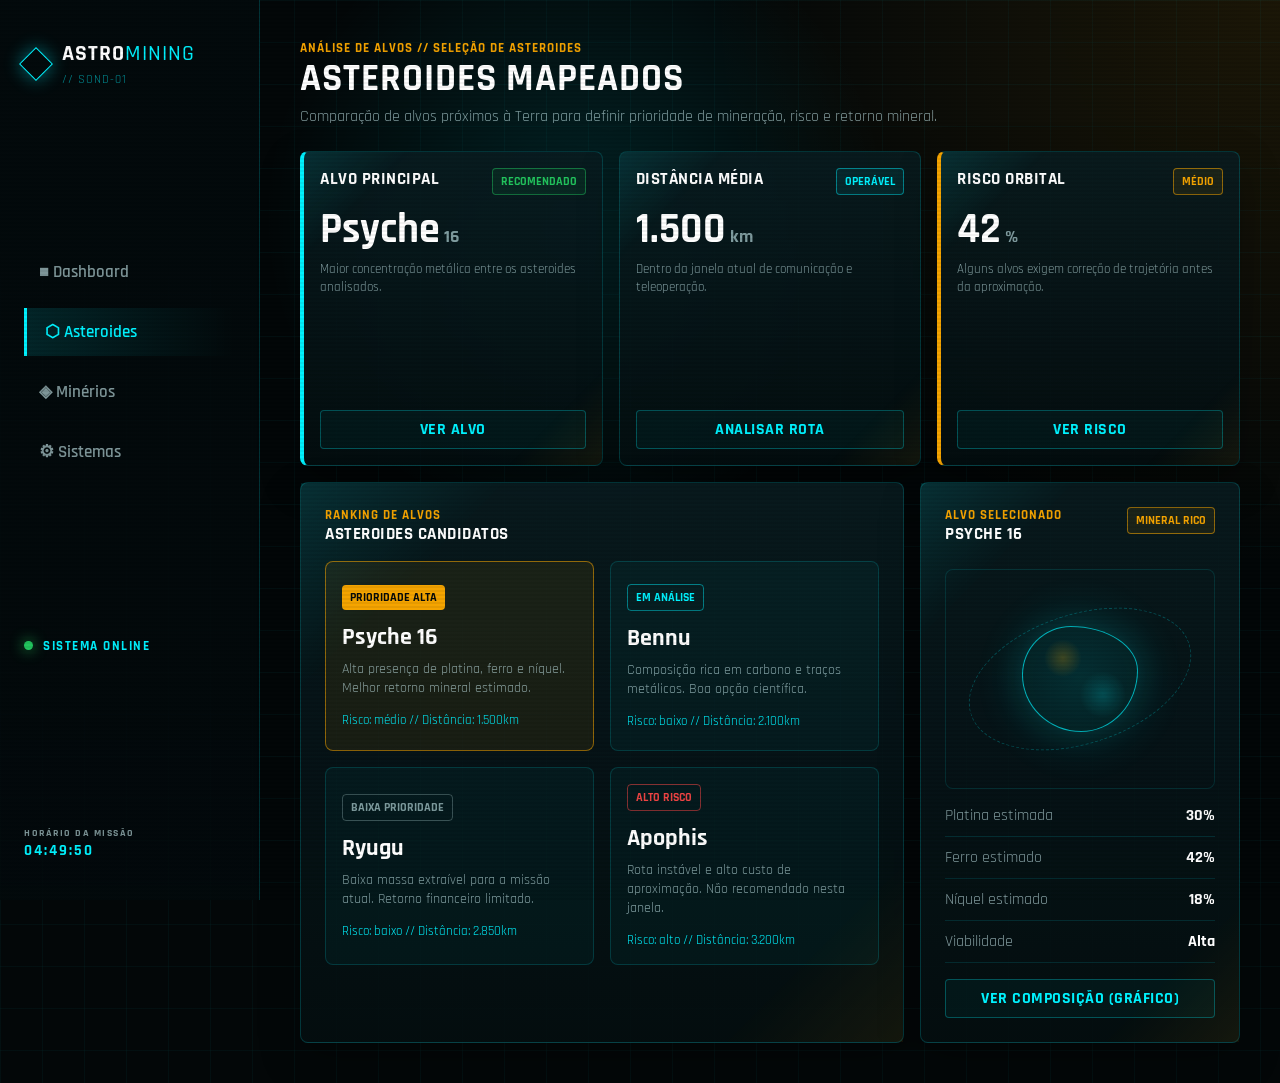
==== commit b216ecf6: "WD: interatividade avancada com graficos (Chart.js) e drawer lateral - Chart.js vendorizado em js/ve" ====
--- a/asteroides.html
+++ b/asteroides.html
@@ -138,7 +138,10 @@
     </div>
 
     <!-- Web Development (WD): scripts de interatividade -->
+    <script src="js/vendor/chart.umd.min.js"></script>
+    <script src="js/charts.js"></script>
     <script src="js/ui.js"></script>
+    <script src="js/drawer.js"></script>
     <script src="js/asteroides.js"></script>
 </body>
 </html>
--- a/css/interactive.css
+++ b/css/interactive.css
@@ -151,3 +151,126 @@
 @media (prefers-reduced-motion: reduce) {
     .blink, .toast { animation: none; }
 }
+
+/* ============================================================
+   Drawer lateral + gráficos (Chart.js)
+   ============================================================ */
+
+/* fundo escurecido atrás do painel */
+.drawer-backdrop {
+    position: fixed;
+    inset: 0;
+    background: rgba(2, 8, 10, 0.55);
+    opacity: 0;
+    visibility: hidden;
+    transition: 0.25s ease;
+    z-index: 9990;
+}
+.drawer-backdrop.show { opacity: 1; visibility: visible; }
+
+/* painel que desliza da direita */
+.drawer {
+    position: fixed;
+    top: 0;
+    right: 0;
+    height: 100vh;
+    width: min(460px, 92vw);
+    transform: translateX(100%);
+    transition: transform 0.28s ease;
+    z-index: 9991;
+    background: linear-gradient(180deg, rgba(7, 24, 28, 0.98), rgba(4, 14, 16, 0.98));
+    border-left: 1px solid var(--border);
+    box-shadow: -20px 0 50px rgba(0, 0, 0, 0.5);
+    display: flex;
+    flex-direction: column;
+}
+.drawer.show { transform: none; }
+
+.drawer-head {
+    display: flex;
+    align-items: center;
+    justify-content: space-between;
+    gap: var(--space-md);
+    padding: var(--space-lg);
+    border-bottom: 1px solid var(--border);
+}
+.drawer-title {
+    font-family: var(--font);
+    color: #fff;
+    font-size: 20px;
+    text-transform: uppercase;
+    letter-spacing: 1px;
+}
+.drawer-close {
+    flex: none;
+    width: 34px;
+    height: 34px;
+    border-radius: 4px;
+    border: 1px solid var(--border);
+    background: transparent;
+    color: var(--cyan);
+    font-size: 16px;
+    cursor: pointer;
+}
+.drawer-close:hover { background: rgba(0, 242, 254, 0.1); }
+
+.drawer-body {
+    padding: var(--space-lg);
+    overflow-y: auto;
+}
+.drawer-body h3 {
+    color: var(--cyan);
+    font-size: 14px;
+    text-transform: uppercase;
+    letter-spacing: 0.5px;
+    margin: 16px 0 8px;
+}
+.drawer-body p { color: var(--muted); font-size: 14px; line-height: 1.4; }
+
+/* área onde o gráfico é desenhado */
+.chart-wrap {
+    position: relative;
+    height: 260px;
+    margin: 6px 0 16px;
+}
+.panel-chart {
+    position: relative;
+    height: 240px;
+    margin-top: var(--space-md);
+}
+
+/* lista de chave/valor dentro do drawer */
+.kv-list { list-style: none; display: grid; gap: 10px; margin-top: 6px; }
+.kv-list li {
+    display: flex;
+    justify-content: space-between;
+    gap: 16px;
+    border-bottom: 1px solid var(--border);
+    padding-bottom: 8px;
+}
+.kv-list li span { color: var(--muted); }
+.kv-list li strong { color: #fff; }
+
+/* pinos do mapa: transição para o efeito de escaneamento */
+.mineral-pin { transition: transform 0.2s ease, opacity 0.35s ease; }
+.pin-hidden { opacity: 0; transform: scale(0); pointer-events: none; }
+
+/* marcador de alvo de perfuração colocado ao clicar no mapa */
+.map-target {
+    position: absolute;
+    width: 14px;
+    height: 14px;
+    margin: -7px 0 0 -7px;
+    border: 2px solid var(--gold);
+    border-radius: 50%;
+    box-shadow: 0 0 12px var(--gold);
+    pointer-events: none;
+}
+.map-target::after {
+    content: "";
+    position: absolute;
+    inset: -6px;
+    border: 1px solid rgba(245, 164, 0, 0.4);
+    border-radius: 50%;
+}
+.map-stage { cursor: crosshair; }
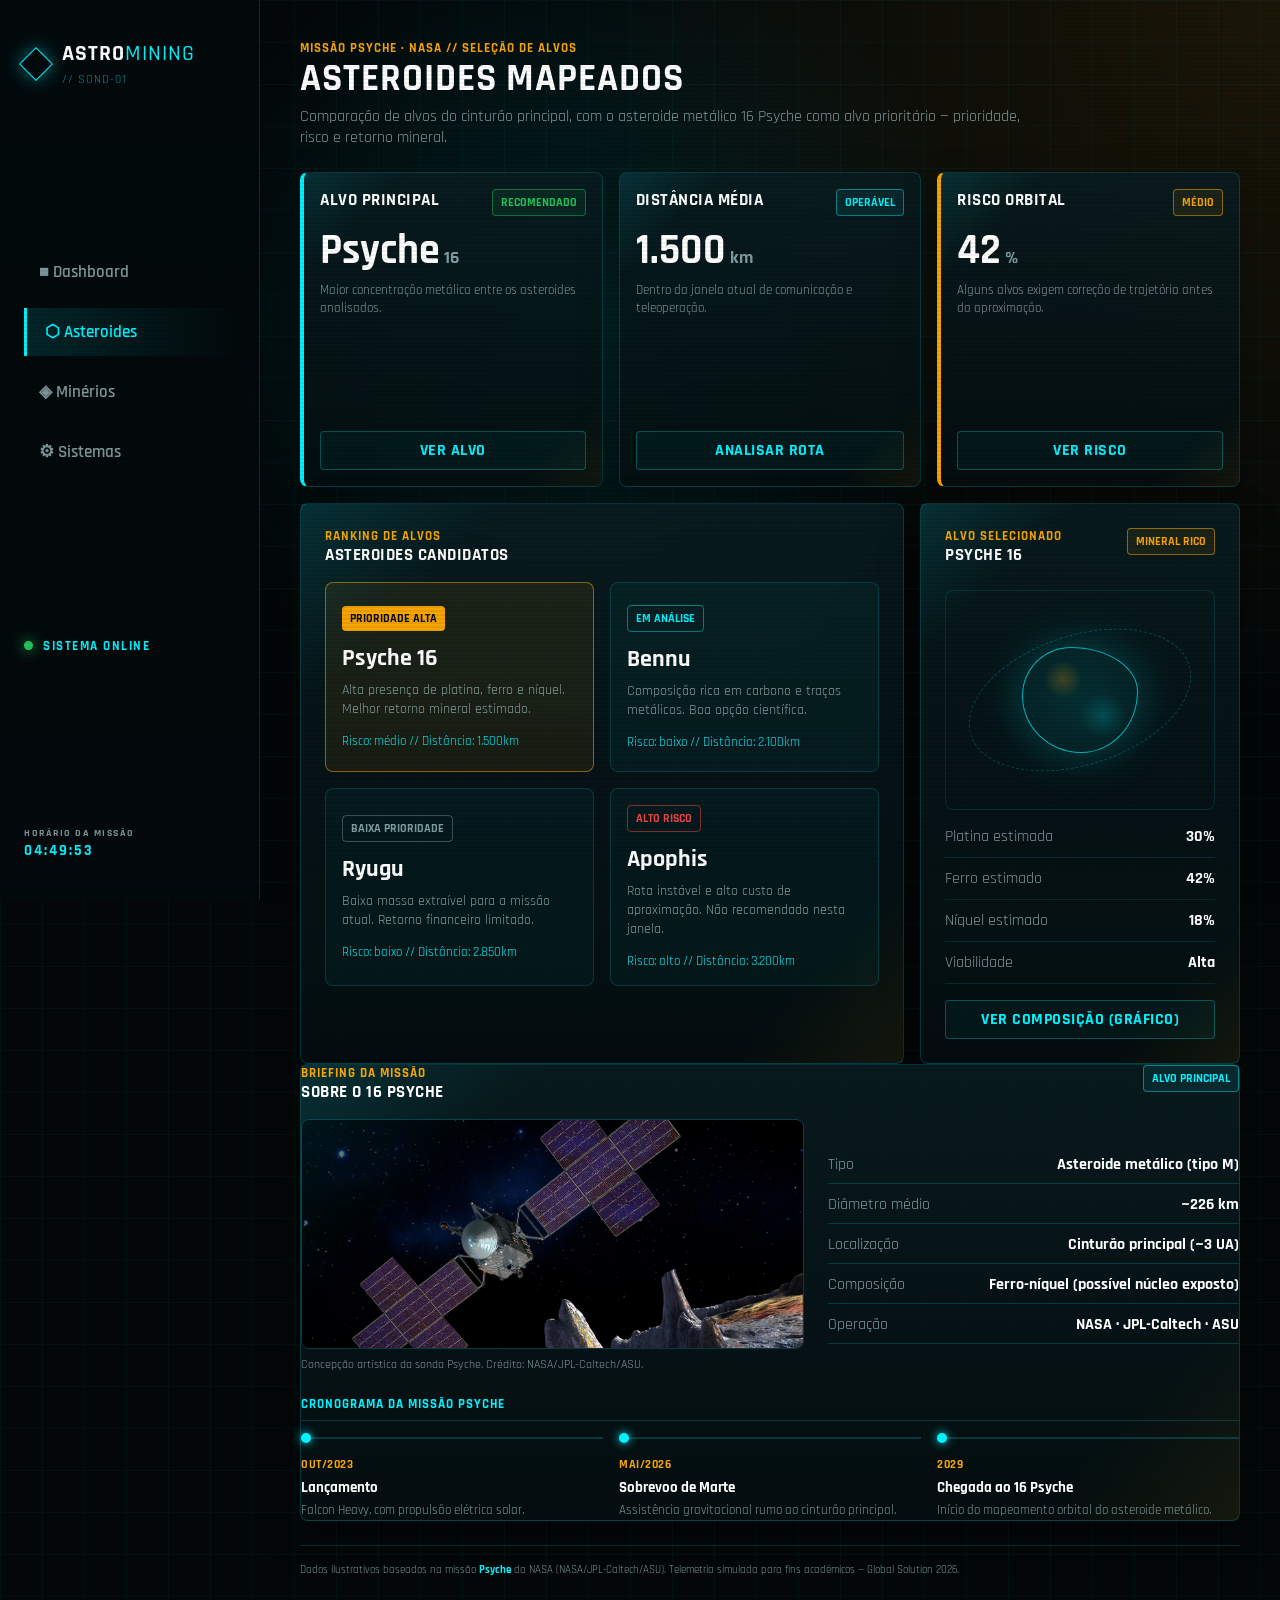
==== commit a324d0f4: "Melhora hierarquia visual do briefing (imagem banner + cronograma horizontal)" ====
--- a/asteroides.html
+++ b/asteroides.html
@@ -35,9 +35,9 @@
 
         <main class="main-panel">
             <header class="page-header">
-                <p class="eyebrow">Análise de Alvos // Seleção de Asteroides</p>
+                <p class="eyebrow">Missão Psyche · NASA // Seleção de Alvos</p>
                 <h1>Asteroides Mapeados</h1>
-                <p class="subtitle">Comparação de alvos próximos à Terra para definir prioridade de mineração, risco e retorno mineral.</p>
+                <p class="subtitle">Comparação de alvos do cinturão principal, com o asteroide metálico 16 Psyche como alvo prioritário — prioridade, risco e retorno mineral.</p>
             </header>
 
             <section class="overview-grid" aria-label="Resumo dos asteroides">
@@ -134,6 +134,41 @@
                     </ul>
                 </aside>
             </section>
+
+            <section class="panel mission-briefing" aria-labelledby="briefing-titulo">
+                <div class="panel-heading">
+                    <div>
+                        <p class="panel-kicker">Briefing da Missão</p>
+                        <h2 id="briefing-titulo">Sobre o 16 Psyche</h2>
+                    </div>
+                    <span class="state-badge neutral">Alvo principal</span>
+                </div>
+
+                <div class="briefing-grid">
+                    <figure class="briefing-figure">
+                        <img src="assets/mission/psyche-nasa.jpg"
+                             alt="Concepção artística da sonda Psyche, com seus painéis solares, próxima ao asteroide metálico 16 Psyche">
+                        <figcaption>Concepção artística da sonda Psyche. Crédito: NASA/JPL-Caltech/ASU.</figcaption>
+                    </figure>
+
+                    <div>
+                        <ul class="kv-list">
+                            <li><span>Tipo</span><strong>Asteroide metálico (tipo M)</strong></li>
+                            <li><span>Diâmetro médio</span><strong>~226 km</strong></li>
+                            <li><span>Localização</span><strong>Cinturão principal (~3 UA)</strong></li>
+                            <li><span>Composição</span><strong>Ferro-níquel (possível núcleo exposto)</strong></li>
+                            <li><span>Operação</span><strong>NASA · JPL-Caltech · ASU</strong></li>
+                        </ul>
+                    </div>
+                </div>
+
+                <h3 class="briefing-sub">Cronograma da missão Psyche</h3>
+                <ol class="timeline">
+                    <li><span>OUT/2023</span><strong>Lançamento</strong><p>Falcon Heavy, com propulsão elétrica solar.</p></li>
+                    <li><span>MAI/2026</span><strong>Sobrevoo de Marte</strong><p>Assistência gravitacional rumo ao cinturão principal.</p></li>
+                    <li><span>2029</span><strong>Chegada ao 16 Psyche</strong><p>Início do mapeamento orbital do asteroide metálico.</p></li>
+                </ol>
+            </section>
         </main>
     </div>
 
--- a/css/interactive.css
+++ b/css/interactive.css
@@ -274,3 +274,173 @@
     border-radius: 50%;
 }
 .map-stage { cursor: crosshair; }
+
+/* ---------- Mapa tático interativo (pan / zoom / sonda / retículo) ---------- */
+/* a "cena" agrupa asteroide+órbitas+pinos para mover/dar zoom juntos */
+.map-scene {
+    position: absolute;
+    inset: 0;
+    transform-origin: center center;
+    will-change: transform;
+}
+
+/* retículo que segue o mouse */
+.map-reticle {
+    position: absolute;
+    width: 0; height: 0;
+    pointer-events: none;
+    opacity: 0;
+    transition: opacity 0.12s ease;
+    z-index: 6;
+}
+.map-reticle.show { opacity: 1; }
+.map-reticle-h {
+    position: absolute; top: 0; left: -2000px;
+    width: 4000px; height: 1px;
+    background: rgba(0, 242, 254, 0.35);
+}
+.map-reticle-v {
+    position: absolute; left: 0; top: -2000px;
+    width: 1px; height: 4000px;
+    background: rgba(0, 242, 254, 0.35);
+}
+.map-reticle-label {
+    position: absolute; left: 10px; top: 10px;
+    white-space: nowrap;
+    font-size: 11px; font-weight: 700; letter-spacing: 0.5px;
+    color: var(--cyan);
+    background: rgba(3, 8, 10, 0.7);
+    padding: 2px 6px; border-radius: 3px;
+}
+
+/* sonda arrastável + linha (tether) até o núcleo do asteroide */
+.map-probe {
+    position: absolute;
+    z-index: 7;
+    width: 26px; height: 26px;
+    margin: -13px 0 0 -13px;
+    border-radius: 50%;
+    border: 1px solid var(--gold);
+    background: rgba(245, 164, 0, 0.16);
+    color: var(--gold);
+    font-size: 12px;
+    cursor: grab;
+    box-shadow: 0 0 14px rgba(245, 164, 0, 0.5);
+    display: flex; align-items: center; justify-content: center;
+}
+.map-probe:hover { background: rgba(245, 164, 0, 0.30); }
+.map-probe.dragging { cursor: grabbing; transform: scale(1.1); }
+.probe-tether {
+    position: absolute;
+    height: 1px;
+    background: linear-gradient(90deg, rgba(245, 164, 0, 0.85), transparent);
+    transform-origin: left center;
+    z-index: 6;
+    pointer-events: none;
+}
+
+/* controles de zoom no canto do mapa */
+.map-zoom {
+    position: absolute; right: 10px; bottom: 10px;
+    display: flex; gap: 6px; z-index: 8;
+}
+.map-zoom button {
+    width: 30px; height: 30px;
+    border-radius: 4px;
+    border: 1px solid var(--border);
+    background: rgba(3, 8, 10, 0.7);
+    color: var(--cyan);
+    font-size: 16px; line-height: 1;
+    cursor: pointer;
+}
+.map-zoom button:hover { background: rgba(0, 242, 254, 0.15); }
+
+/* dica de uso */
+.map-hint {
+    position: absolute; left: 10px; bottom: 10px;
+    z-index: 5;
+    font-size: 10px; letter-spacing: 0.3px;
+    color: var(--muted);
+    background: rgba(3, 8, 10, 0.6);
+    padding: 3px 7px; border-radius: 3px;
+    pointer-events: none;
+    max-width: 58%;
+}
+
+/* ============================================================
+   Briefing da missão (Psyche) + créditos NASA
+   ============================================================ */
+.briefing-grid {
+    display: grid;
+    grid-template-columns: 1.1fr 0.9fr;
+    gap: var(--space-lg);
+    margin-top: var(--space-md);
+    align-items: center;
+}
+.briefing-figure { margin: 0; }
+.briefing-figure img {
+    width: 100%;
+    height: 230px;
+    object-fit: cover;       /* vira um banner de altura fixa, sem dominar */
+    display: block;
+    border-radius: 8px;
+    border: 1px solid var(--border);
+}
+.briefing-figure figcaption {
+    margin-top: 8px;
+    color: var(--muted);
+    font-size: 12px;
+}
+.briefing-sub {
+    color: var(--cyan);
+    font-size: 13px;
+    text-transform: uppercase;
+    letter-spacing: 1px;
+    margin: var(--space-lg) 0 var(--space-md);
+    padding-bottom: 8px;
+    border-bottom: 1px solid var(--border);
+}
+/* cronograma como 3 etapas horizontais */
+.timeline {
+    list-style: none;
+    display: grid;
+    grid-template-columns: repeat(3, 1fr);
+    gap: var(--space-md);
+}
+.timeline li {
+    position: relative;
+    border-top: 2px solid var(--border);
+    padding-top: 14px;
+}
+.timeline li::before {
+    content: "";
+    position: absolute; left: 0; top: -6px;
+    width: 10px; height: 10px; border-radius: 50%;
+    background: var(--cyan); box-shadow: 0 0 10px var(--cyan);
+}
+.timeline span { color: var(--gold); font-size: 12px; font-weight: 700; letter-spacing: 0.5px; }
+.timeline strong { display: block; color: #fff; margin-top: 4px; font-size: 15px; }
+.timeline p { color: var(--muted); font-size: 13px; margin-top: 4px; line-height: 1.4; }
+
+/* rodapé de créditos / aviso de simulação (injetado em todas as telas) */
+.mission-credits {
+    margin-top: var(--space-lg);
+    padding-top: var(--space-md);
+    border-top: 1px solid var(--border);
+    color: var(--muted);
+    font-size: 11px;
+    line-height: 1.5;
+}
+.mission-credits strong { color: var(--cyan); }
+
+@media (max-width: 820px) {
+    .briefing-grid { grid-template-columns: 1fr; }
+    .timeline { grid-template-columns: 1fr; }
+    .timeline li {
+        border-top: none;
+        border-left: 2px solid var(--border);
+        padding-top: 0;
+        padding-left: 18px;
+    }
+    .timeline li::before { left: -6px; top: 2px; }
+}
